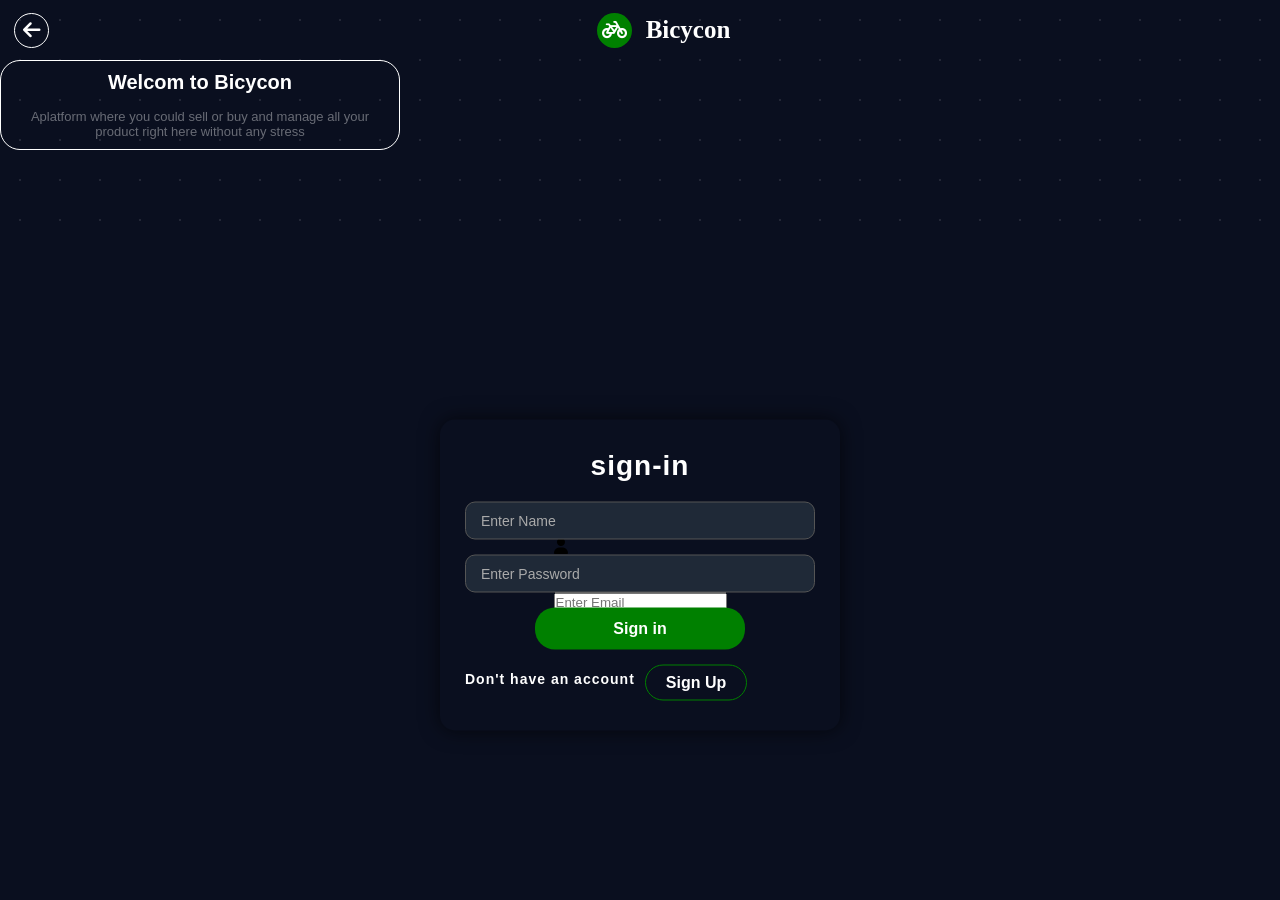
==== auth/auth.html @ 476b9fe8 "Initial Bicycon version" ====
<!DOCTYPE html>
<html lang="en">
<head>
    <meta charset="UTF-8">
    <meta name="viewport" content="width=device-width, initial-scale=1.0">
     <link rel="stylesheet" href="https://cdnjs.cloudflare.com/ajax/libs/font-awesome/6.5.1/css/all.min.css">
    <link rel="stylesheet" href="auth.css">
    <title>Document</title>
</head>
<body>
    <header>
        <div class="back-signature" id="back">
            <div class="user"><i class="fa-solid fa-arrow-left"></i></div>
        </div>
        <div class="page-signature">
            <div><i class="fa-solid fa-bicycle"></i></div>
            <p>Bicycon</p>
        </div>
    </header>
    <div class="top">
        <div id="card-1">
            <h4>Welcom to Bicycon</h4>
            <p>Aplatform where you could sell or buy and manage all your product right here without any stress</p>
        </div>
        <div id="card-2">
            <p>Buy</p>
           <div><i class="fa-solid fa-bag-shopping"></i></div>
           <span>Buy with some simple taps</span>
        </div>
        <div id="card-3">
            <p>OR</p>
        </div>
        <div id="card-4">
             <p>Sell</p>
            <div><i class="fa-solid fa-shopping-cart"></i></div>
            <span>Sell with some simple taps</span>
        </div>
        <div id="card-5">
            <p>Manage</p>
            <div><i class="fa-solid fa-gear"></i></div>
            <p>And Manage your products right here on bicycon without any stress</p>
        </div>
    </div>
    <main>
        <div class="sign-in">
            <p>sign-in</p>
            <form action="">
                <div><input type="text" name="" id="" placeholder="Enter Name"></div>
                <div><input type="password" name="" id="" placeholder="Enter Password"></div>
                <div><button>Sign in</button></div>
            </form>
            <div>
                <p>Don't have an account</p>
                <div><button>Sign Up</button></div>
            </div>
       </div>

       <div class="sign-up">
             <p>sign-Up</p>
            <form action="">
                <div><input type="text" name="" id="" placeholder="Enter new Name"></div>
                <div><input type="password" name="" id="" placeholder="Enter new Password"></div>
                <div><input type="text" name="" id="" placeholder="Confirm Password"></div>
                <div><button class="sign-Up">Sign Up</button></div>
            </form>
            <div>
                <p>Aready have an account</p>
                <div><button>Sign In</button></div>
            </div>
       </div>
       <div>
        <p>Complete Account</p>
        <div>
            <div class="profile">
                <div><i class="fa-solid fa-user"></i></div>
                <div><img src="" alt="profile-pic"></div>
            </div>
            <div><input type="tel" name="" id="" placeholder="Enter Phone Number"></div>
            <div><input type="email" name="" id="" placeholder="Enter Email"></div>
            <div><button>Next</button></div>
        </div>
       </div>
    </main>
 
    <script type="module" src="auth.js"></script>
</body>
</html>
---- auth/auth.css ----
*{
    margin:0;
    padding:0;
    box-sizing:border-box;
}

html, body {
    height: 100%;
    margin: 0;
    padding: 0;
}
/* ================= BODY LAYOUT ================= */
body {
    font-family: 'Segoe UI', Tahoma, Geneva, Verdana, sans-serif;
    min-height: 100vh;
    display: flex;
    flex-direction: column;
    background-color:#0a0f1f;
    background-image: radial-gradient(circle, rgba(255,255,255,0.1) 1px, transparent 1px);
    background-size: 40px 40px;
}

/*========= header ==========*/
header {
    flex-shrink: 0;
    height: 60px;
    display: flex;
    justify-content: space-between;
    align-items: center;
    padding: 0 10px;
    color: white;
}

  /* Page signature container */
.page-signature {
    display: flex;              /* enable flex layout */
    align-items: center;       /* vertically center icon and text */
    justify-content: center;    /* horizontally center the whole block (optional) */
    gap: 10px;
    margin: auto;                  /* space between icon and text */
}

/* Icon styling */
.page-signature div {
    display: flex;              /* make the inner div a flex container */
    align-items: center;        /* vertically center icon inside the div */
    justify-content: center;    /* horizontally center icon */
    width: 35px;
    height: 35px;
    background: green;
    border-radius: 50%;         /* perfectly circular */
    margin: 4px;
}

.page-signature div i {
    font-size: 20px;            /* icon size */
    color: white;
}

.page-signature p{
    font-weight: bolder;
    font-size: 25px;
    font-family:cursive;
}

/*account signature*/

.back-signature{
    display: flex;              /* make the inner div a flex container */
    align-items: center;        /* vertically center icon inside the div */
    justify-content: center;    /* horizontally center icon */
    width: 35px;
    height: 35px;
    border: 1px white solid;
    border-radius: 50%;         /* perfectly circular */
    margin: 4px;
}

.back-signature div i {
    font-size: 20px;            /* icon size */
    color: white;
}

/*Top Card*/

.top {
    flex-shrink: 0; /* fixed height, won't shrink */
    height: 190px;
    overflow: hidden;
    position: relative;
}
.top > div{
    position: absolute;
    width: 100%;
    opacity: 0;
}

/*Cards*/
#card-1{
    width: 400px;
    justify-self: center;
    justify-items: center;
    text-align: center;
    border: 1px white solid;
    padding: 10px;
    border-radius: 20px;
}

#card-1 h4{
    color: white;
    font-size: 20px;
}

#card-1 p{
    color: rgba(255, 255, 255, 0.384);
    font-size: 13px;
    margin-top: 15px;
}
#card-2, #card-4, #card-5 {
    display: flex;             /* make it a flex container */
    flex-direction: column;    /* stack children vertically */
    align-items: center;       /* horizontally center all children */
    justify-content: center;   /* vertically center if needed */
    justify-self: center; 
    width: 390px;
    border-radius: 20px;
    padding: 15px 10px;
    border: 1px white solid;
    text-align: center;        /* center text inside p/span */
}

#card-3{
    justify-items: center;
    width: 390px;
    justify-self: center;
    border-radius: 20px;
    align-items: center;
    padding: 15px 10px;
}


#card-2 div,
#card-4 div,
#card-5 div{
    display: flex;
    flex-direction: column;
    background: orangered;
    width: 60px;
    height: 60px;
    font-size: 25px;
    align-items: center;      /* horizontal center */
    justify-content: center;  /* vertical center */
    border-radius: 50%;
    color: white;
}

#card-2 p,
#card-3 p,
#card-4 p{
    color: white;
    margin: 5px 15px;
    font-size: 25px;
    width: 300px;
    text-align: center;
    
}

#card-2 span,
#card-4 span,
#card-5 span {
    display: block;           /* ensure it’s treated like a block */
    margin-top: 8px;          /* small spacing under icon */
    text-align: center;  
    color: white;     /* center the text */
}

#card-5 p{
    color: white;
    margin-top: 12px;
    font-size: 16px;
    width: 300px;
    text-align: center;
}


.show {
    opacity: 1;
    animation: fadeIn 0.8s ease forwards; /* forwards keeps final state */
}

.out {
    opacity: 0;
    animation: fadeOut 0.8s ease forwards;
}

@keyframes fadeIn {
    from {
        opacity: 0;
        transform: translateY(10px);
    }
    to {
        opacity: 1;
        transform: translateY(0);
    }
}

@keyframes fadeOut {
    from {
        opacity: 1;
        transform: translateY(0);
    }
    to {
        opacity: 0;
        transform: translateY(10px);
    }
}

/*Main*/
/* Main container: center content */
main {
    flex: 1; /* fill remaining space after header + top */
    display: flex;
    justify-content: center; /* center horizontally */
    align-items: center;     /* center vertically */
    padding: 0 10px;
    position: relative;
    background-color: #0a0f1f;
    overflow-y: hidden;
}
/* Common card styling for sign-in and sign-up */
.sign-in,
.sign-up {
    position: absolute;      /* stack them in the same place */
    top: 50%;
    left: 50%;
    transform: translate(-50%, -50%); /* perfect center */     
    padding: 30px 25px;
    border-radius: 15px;
    box-shadow: 0 0 20px rgba(0, 0, 0, 0.63);
    width: 100%;
    max-width: 400px;
    color: white;
    text-align: center;
    transition: opacity 0.5s ease, transform 0.5s ease; /* smooth show/hide */
}

/* Hidden by default for sign-up */
.sign-up {
    display: none;
    opacity: 0;
}

/* Show class to toggle */
.show-card {
    display: block;
    opacity: 1;
}

/* Sign-in / Sign-up inner styles */
.sign-in p:first-child,
.sign-up p:first-child {
    font-size: 28px;
    font-weight: bold;
    margin-bottom: 20px;
    letter-spacing: 1px;
}

.sign-in form div,
.sign-up form div {
    margin-bottom: 15px;
}

.sign-in input,
.sign-up input {
    width: 100%;
    padding: 10px 15px;
    border-radius: 10px;
    border: 1px solid #555;
    outline: none;
    background: #1f2937;
    color: white;
    font-size: 14px;
}

.sign-in input::placeholder,
.sign-up input::placeholder {
    color: #aaa;
}

.sign-in button,
.sign-up button {
    width: 60%;
    padding: 12px 0;
    border-radius: 20px;
    border: none;
    background: green;
    color: white;
    font-size: 16px;
    font-weight: bold;
    cursor: pointer;
    transition: 0.3s ease;
}



/* "Don't have an account / Already have an account" section */
.sign-in > div:last-child,
.sign-up > div:last-child {
    margin-top: 15px;
    display: flex;
    align-items: center;
}

.sign-in > div:last-child p,
.sign-up > div:last-child p {
    font-size: 14px;
    margin-bottom: 8px;
    margin-right: 10px;
}

.sign-in > div:last-child button,
.sign-up > div:last-child button {
    width: auto;
    padding: 8px 20px;
    border-radius: 20px;
    background: transparent;
    border: 1px solid green;
    color: white;
   
}

.sign-in > div:last-child button:hover,
.sign-up > div:last-child button:hover {
   box-shadow: 0 0 10px green;
}

/* ---------- MOBILE RESPONSIVE ---------- */
@media (max-width:770px){

    #card-1,#card-2,#card-3,#card-4,#card-5{
    width: 350px;
    }


.sign-in,
    .sign-up {
        padding: 20px;
        width: 90%;
    }
    .sign-in p:first-child,
    .sign-up p:first-child {
        font-size: 24px;
    }

}
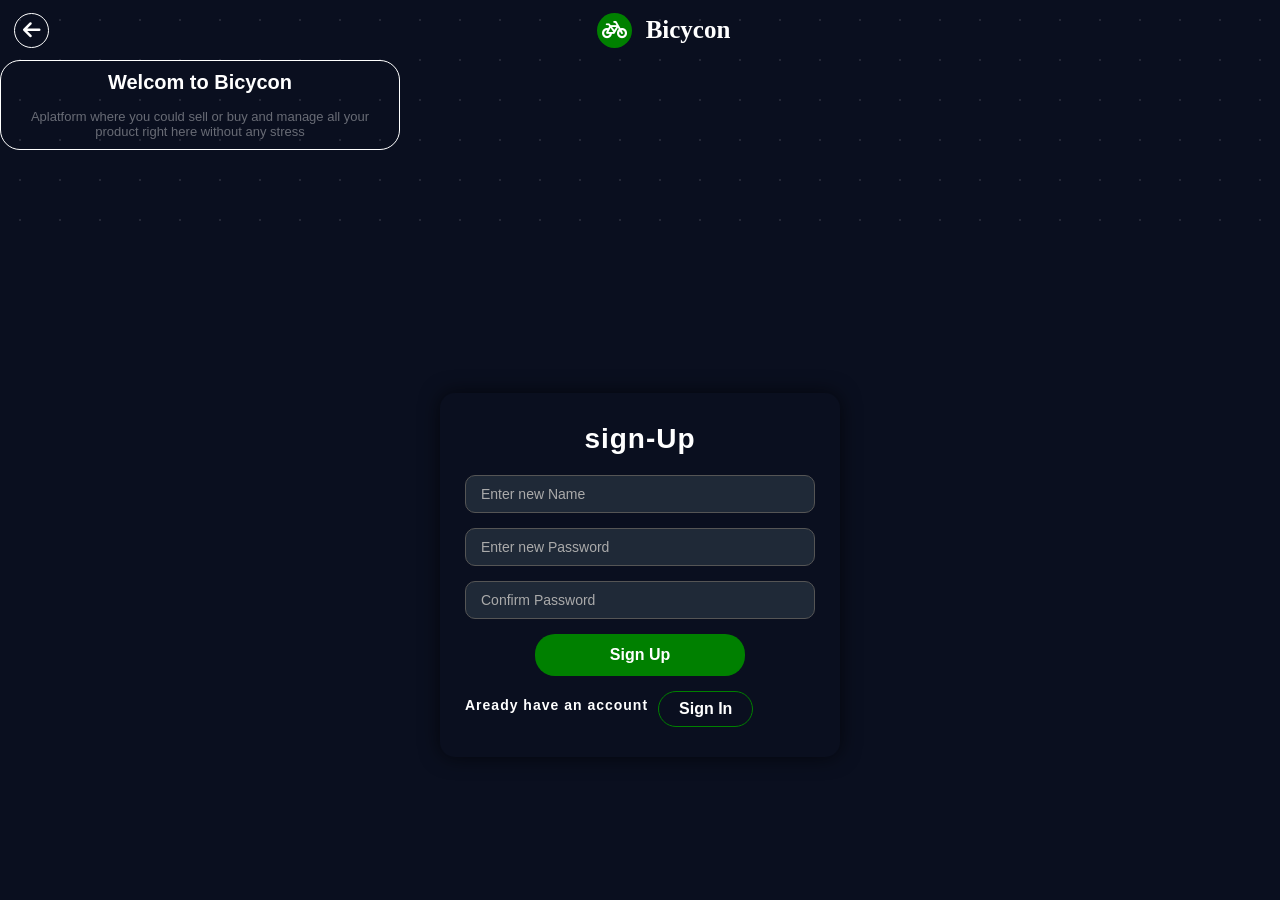
==== commit e2923242: "1st time update" ====
--- a/auth/auth.html
+++ b/auth/auth.html
@@ -4,6 +4,7 @@
     <meta charset="UTF-8">
     <meta name="viewport" content="width=device-width, initial-scale=1.0">
      <link rel="stylesheet" href="https://cdnjs.cloudflare.com/ajax/libs/font-awesome/6.5.1/css/all.min.css">
+     <link rel="stylesheet" href="https://cdn.jsdelivr.net/npm/intl-tel-input@19.5.5/build/css/intlTelInput.css">
     <link rel="stylesheet" href="auth.css">
     <title>Document</title>
 </head>
@@ -45,9 +46,9 @@
         <div class="sign-in">
             <p>sign-in</p>
             <form action="">
-                <div><input type="text" name="" id="" placeholder="Enter Name"></div>
-                <div><input type="password" name="" id="" placeholder="Enter Password"></div>
-                <div><button>Sign in</button></div>
+                <div><input type="text" name="" id="sign-in-id" placeholder="Enter Id" required></div>
+                <div><input type="password" name="" id="sign-in-password" placeholder="Enter Password" required></div>
+                <div><button class="sign-In">Sign in</button></div>
             </form>
             <div>
                 <p>Don't have an account</p>
@@ -58,9 +59,9 @@
        <div class="sign-up">
              <p>sign-Up</p>
             <form action="">
-                <div><input type="text" name="" id="" placeholder="Enter new Name"></div>
-                <div><input type="password" name="" id="" placeholder="Enter new Password"></div>
-                <div><input type="text" name="" id="" placeholder="Confirm Password"></div>
+                <div><input type="text" name="" id="sign-up-name" placeholder="Enter new Name" required></div>
+                <div><input type="text" name="" id="sign-up-password" placeholder="Enter new Password" required></div>
+                <div><input type="text" name="" id="sign-up-confirm-password" placeholder="Confirm Password" required></div>
                 <div><button class="sign-Up">Sign Up</button></div>
             </form>
             <div>
@@ -68,20 +69,24 @@
                 <div><button>Sign In</button></div>
             </div>
        </div>
-       <div>
-        <p>Complete Account</p>
-        <div>
+       <div class="Complete-account">
+            <p>Complete Account</p>
             <div class="profile">
-                <div><i class="fa-solid fa-user"></i></div>
-                <div><img src="" alt="profile-pic"></div>
+                <div class="cancel-profile"><i class="fa-solid fa-x"></i></div>
+                <div class="user-2"><i class="fa-solid fa-camera"></i></div>
+                <img id="profileImg" src="" alt="profile-pic">
+                <div class="pen-icon"><i class="fa-solid fa-pen"></i></div>
+                <input type="file" id="fileInput" accept="image/*">
             </div>
-            <div><input type="tel" name="" id="" placeholder="Enter Phone Number"></div>
-            <div><input type="email" name="" id="" placeholder="Enter Email"></div>
-            <div><button>Next</button></div>
-        </div>
+            <form>
+                <input id="phone" type="tel" placeholder="Enter Phone Number">
+                <input type="email" id="e-mail" placeholder="Enter Email">
+                <button class="next">Next</button>
+            </form>
        </div>
     </main>
- 
+
+    <script src="https://cdn.jsdelivr.net/npm/intl-tel-input@19.5.5/build/js/intlTelInput.min.js"></script>
     <script type="module" src="auth.js"></script>
 </body>
 </html>
--- a/auth/auth.css
+++ b/auth/auth.css
@@ -12,7 +12,7 @@
 /* ================= BODY LAYOUT ================= */
 body {
     font-family: 'Segoe UI', Tahoma, Geneva, Verdana, sans-serif;
-    min-height: 100vh;
+    height: 100vh;
     display: flex;
     flex-direction: column;
     background-color:#0a0f1f;
@@ -144,7 +144,7 @@
 #card-5 div{
     display: flex;
     flex-direction: column;
-    background: orangered;
+   background: #1f2937;
     width: 60px;
     height: 60px;
     font-size: 25px;
@@ -181,7 +181,6 @@
     width: 300px;
     text-align: center;
 }
-
 
 .show {
     opacity: 1;
@@ -245,9 +244,8 @@
 }
 
 /* Hidden by default for sign-up */
-.sign-up {
+.sign-in,.sign-up, .Complete-account{
     display: none;
-    opacity: 0;
 }
 
 /* Show class to toggle */
@@ -334,6 +332,162 @@
    box-shadow: 0 0 10px green;
 }
 
+.password-mis-match{
+    border: 1px red solid;
+    box-shadow: 0 0 5px red;
+}
+
+.password-match{
+    border: 1px green solid;
+    box-shadow: 0 0 5px green;
+}
+
+
+/* ================= COMPLETE ACCOUNT ================= */
+.Complete-account{
+    padding: 30px 25px;
+    border-radius: 15px;
+     box-shadow: 0 0 20px rgba(0, 0, 0, 0.63);
+    width: 100%;
+    max-width: 400px;
+    color: white;
+    text-align: center;
+}
+
+.Complete-account p:first-child{
+    font-size: 28px;
+    font-weight: bold;
+    margin-bottom: 20px;
+}
+
+/* Profile area */
+.profile{
+    position: relative;       /* container for absolute icons */
+    width: 110px;
+    height: 110px;
+    margin: 15px auto;             /* center profile in parent */
+    display: block;
+}
+
+.profile:nth-child(2){
+    border: none;
+}
+
+/* User icon */
+.user-2{
+    display: none;
+    border: none;
+    width: 110px;
+    height: 110px;
+    background: black;
+    color: white;
+    border-radius: 50%;
+    display: flex;
+    align-items: center;
+    justify-content: center;
+    font-size: 40px;
+    z-index: 1;
+    position: relative;
+}
+
+/* Profile image */
+#profileImg {
+    width: 110px;
+    height: 110px;
+    border-radius: 50%;
+    object-fit: cover;
+    display: none;           /* hidden initially */
+    position: absolute;
+    top: 0;
+    left: 0;
+    z-index: 2;              /* above .fa-user */
+}
+
+/* Pen icon (bottom-right) */
+.pen-icon {
+    position: absolute;
+    bottom: 0;
+    right: 0;
+    width: 30px;
+    height: 30px;
+    border-radius: 50%;
+    background: green;
+    display: flex;
+    align-items: center;
+    justify-content: center;
+    cursor: pointer;
+    z-index: 3;
+}
+
+/* Cancel icon (bottom-left) */
+.cancel-profile {
+    position: absolute;
+    bottom: 0;
+    left: 0;
+    width: 30px;
+    height: 30px;
+    border-radius: 50%;
+    background: red;
+    display: none;           /* hidden initially */
+    align-items: center;
+    justify-content: center;
+    cursor: pointer;
+    z-index: 4;
+}
+
+#fileInput {
+    position: absolute; /* remove from normal flow */
+    width: 0;
+    height: 0;
+    padding: 0;
+    margin: 0;
+    overflow: hidden;
+    border: none;
+}
+
+/* Inputs */
+.Complete-account input{
+    width: 100%;
+    padding: 12px 15px;
+    border-radius: 10px;
+    border: 1px solid #555;
+    background: #1f2937;
+    color: white;
+    font-size: 14px;
+    margin-bottom: 15px;
+    margin: 5px 0;
+}
+
+/* Next button */
+.Complete-account button{
+    width: auto;
+    padding: 8px 20px;
+    border-radius: 20px;
+    border: none;
+    background: transparent;
+    color: white;
+    font-size: 16px;
+    font-weight: bold;
+    cursor: pointer;
+    transition: 0.3s ease;
+    border: 1px solid green;
+    margin-top: 15px;
+}
+
+
+.Complete-account button:hover{
+     box-shadow: 0 0 10px green;  
+}
+
+/* Phone input adjustments */
+.iti{
+    width: 100%;
+}
+.iti__selected-flag{
+    max-width: 70px;
+}
+
+
 /* ---------- MOBILE RESPONSIVE ---------- */
 @media (max-width:770px){
 
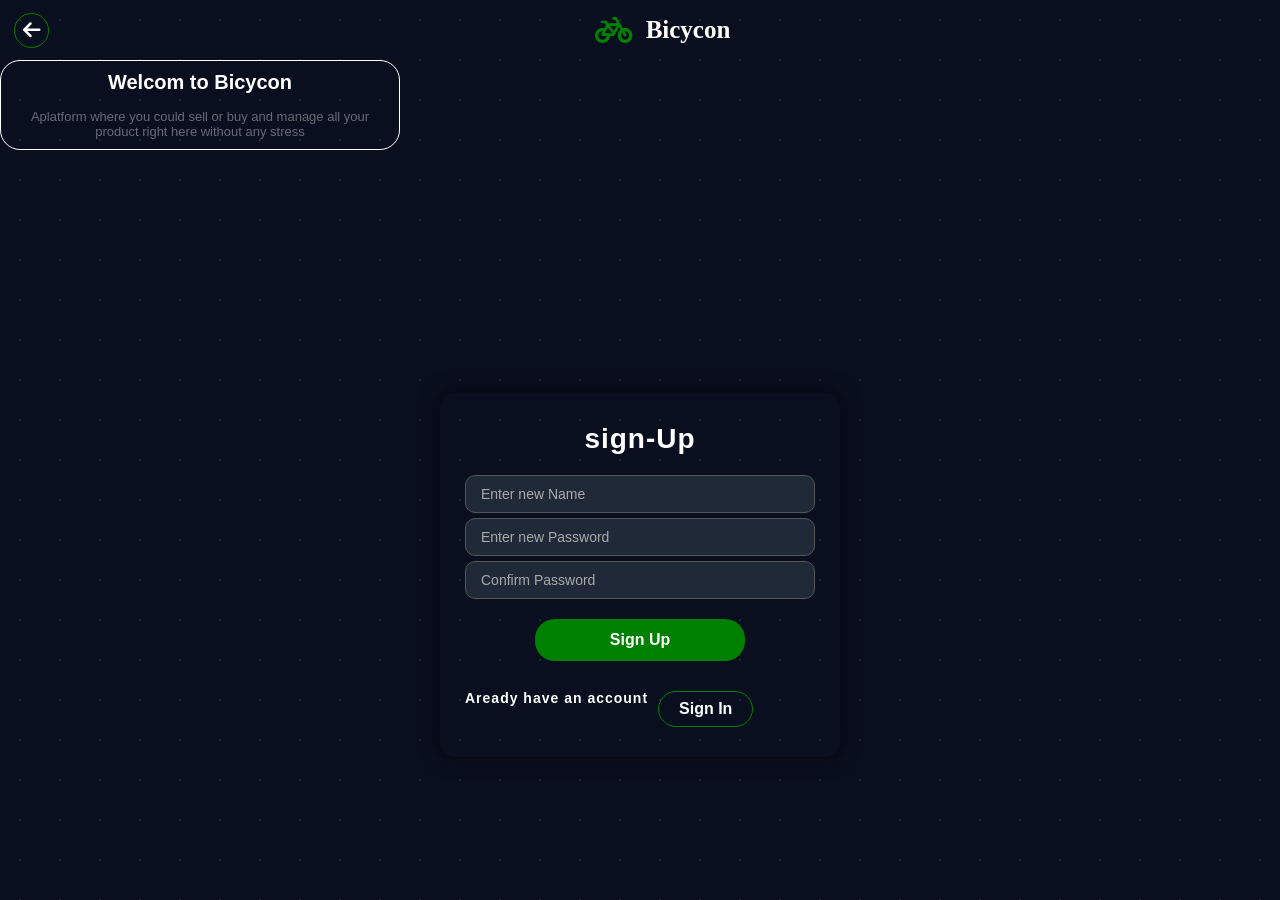
==== commit db36a9d4: "My second commit" ====
--- a/auth/auth.html
+++ b/auth/auth.html
@@ -60,9 +60,10 @@
              <p>sign-Up</p>
             <form action="">
                 <div><input type="text" name="" id="sign-up-name" placeholder="Enter new Name" required></div>
-                <div><input type="text" name="" id="sign-up-password" placeholder="Enter new Password" required></div>
+                <div><input type="password" name="" id="sign-up-password" placeholder="Enter new Password" required></div>
                 <div><input type="text" name="" id="sign-up-confirm-password" placeholder="Confirm Password" required></div>
                 <div><button class="sign-Up">Sign Up</button></div>
+               
             </form>
             <div>
                 <p>Aready have an account</p>
@@ -73,7 +74,7 @@
             <p>Complete Account</p>
             <div class="profile">
                 <div class="cancel-profile"><i class="fa-solid fa-x"></i></div>
-                <div class="user-2"><i class="fa-solid fa-camera"></i></div>
+                <div class="user-2"><i class="fa-solid fa-user"></i></div>
                 <img id="profileImg" src="" alt="profile-pic">
                 <div class="pen-icon"><i class="fa-solid fa-pen"></i></div>
                 <input type="file" id="fileInput" accept="image/*">
--- a/auth/auth.css
+++ b/auth/auth.css
@@ -37,7 +37,7 @@
     align-items: center;       /* vertically center icon and text */
     justify-content: center;    /* horizontally center the whole block (optional) */
     gap: 10px;
-    margin: auto;                  /* space between icon and text */
+    margin: auto;               /* space between icon and text */
 }
 
 /* Icon styling */
@@ -47,14 +47,13 @@
     justify-content: center;    /* horizontally center icon */
     width: 35px;
     height: 35px;
-    background: green;
     border-radius: 50%;         /* perfectly circular */
     margin: 4px;
 }
 
 .page-signature div i {
-    font-size: 20px;            /* icon size */
-    color: white;
+    font-size: 30px;            /* icon size */
+    color: green;
 }
 
 .page-signature p{
@@ -71,9 +70,14 @@
     justify-content: center;    /* horizontally center icon */
     width: 35px;
     height: 35px;
-    border: 1px white solid;
     border-radius: 50%;         /* perfectly circular */
     margin: 4px;
+    border: 1px green solid;
+    transition: 0.3s ease;
+}
+
+.back-signature:hover{
+    box-shadow: 0 0 10px green;
 }
 
 .back-signature div i {
@@ -144,7 +148,7 @@
 #card-5 div{
     display: flex;
     flex-direction: column;
-   background: #1f2937;
+    background: #1f2937;
     width: 60px;
     height: 60px;
     font-size: 25px;
@@ -223,7 +227,7 @@
     align-items: center;     /* center vertically */
     padding: 0 10px;
     position: relative;
-    background-color: #0a0f1f;
+    background-color: transparent;
     overflow-y: hidden;
 }
 /* Common card styling for sign-in and sign-up */
@@ -265,7 +269,7 @@
 
 .sign-in form div,
 .sign-up form div {
-    margin-bottom: 15px;
+    margin-bottom: 5px;
 }
 
 .sign-in input,
@@ -297,6 +301,7 @@
     font-weight: bold;
     cursor: pointer;
     transition: 0.3s ease;
+    margin-top: 15px;
 }
 
 
@@ -365,7 +370,7 @@
     position: relative;       /* container for absolute icons */
     width: 110px;
     height: 110px;
-    margin: 15px auto;             /* center profile in parent */
+    margin: 20px auto;             /* center profile in parent */
     display: block;
 }
 
@@ -379,13 +384,13 @@
     border: none;
     width: 110px;
     height: 110px;
-    background: black;
+    background: #1f2937;
     color: white;
     border-radius: 50%;
     display: flex;
     align-items: center;
     justify-content: center;
-    font-size: 40px;
+    font-size: 60px;
     z-index: 1;
     position: relative;
 }
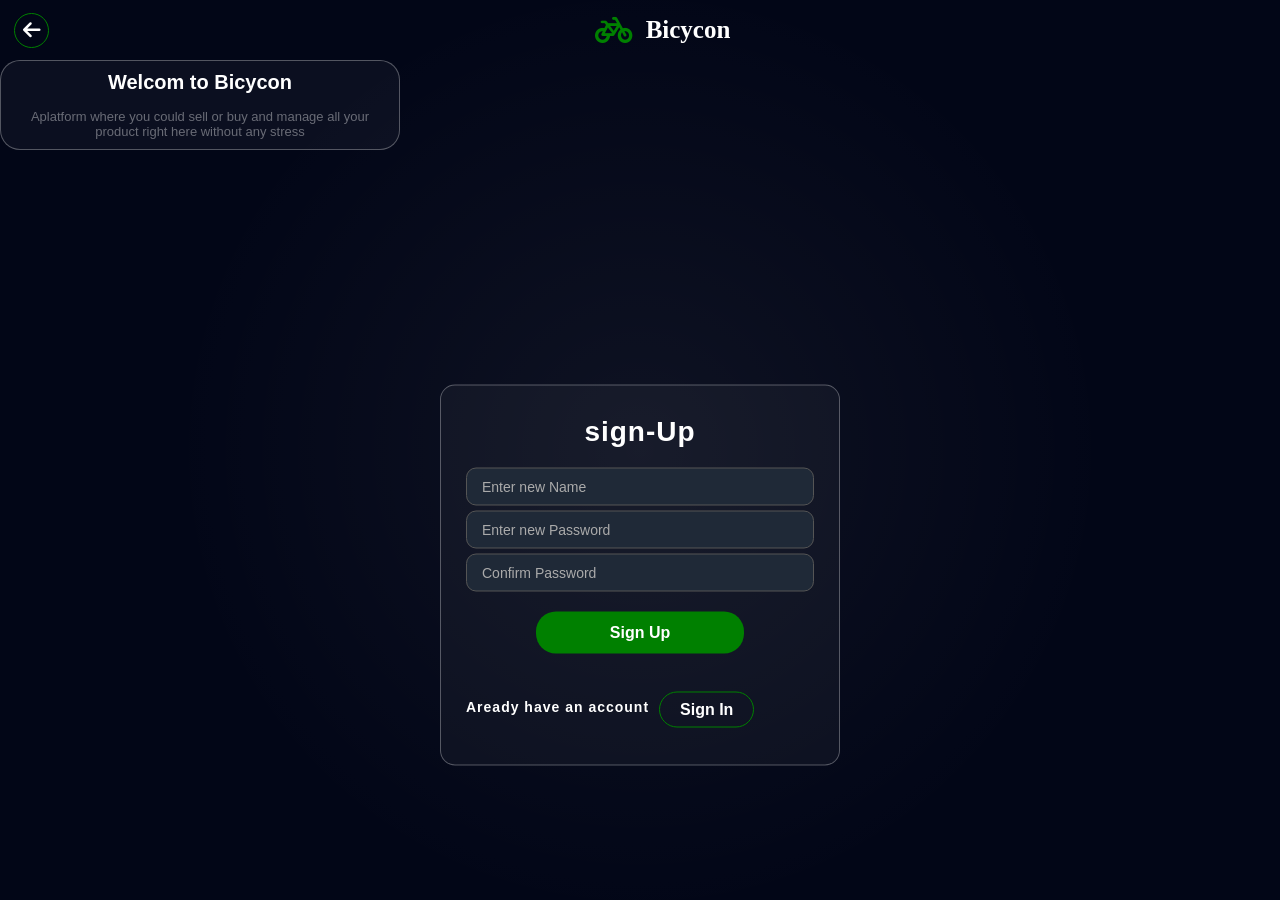
==== commit 871e3e20: "reconnect repo" ====
--- a/auth/auth.html
+++ b/auth/auth.html
@@ -6,9 +6,12 @@
      <link rel="stylesheet" href="https://cdnjs.cloudflare.com/ajax/libs/font-awesome/6.5.1/css/all.min.css">
      <link rel="stylesheet" href="https://cdn.jsdelivr.net/npm/intl-tel-input@19.5.5/build/css/intlTelInput.css">
     <link rel="stylesheet" href="auth.css">
-    <title>Document</title>
+    <title>My Accound</title>
 </head>
 <body>
+      <div id="loading-overlay" class="hidden">
+        <div class="loader-circle"></div>
+    </div>
     <header>
         <div class="back-signature" id="back">
             <div class="user"><i class="fa-solid fa-arrow-left"></i></div>
--- a/auth/auth.css
+++ b/auth/auth.css
@@ -12,13 +12,68 @@
 /* ================= BODY LAYOUT ================= */
 body {
     font-family: 'Segoe UI', Tahoma, Geneva, Verdana, sans-serif;
-    height: 100vh;
     display: flex;
     flex-direction: column;
-    background-color:#0a0f1f;
-    background-image: radial-gradient(circle, rgba(255,255,255,0.1) 1px, transparent 1px);
-    background-size: 40px 40px;
-}
+
+    min-height: 100vh;
+background:
+        radial-gradient(circle at center, rgba(255,255,255,0.05), transparent 60%),
+        #020617;
+
+    background-attachment: fixed;
+    background-repeat: no-repeat;
+}
+
+
+
+/*========= loading Overlay ========*/
+#loading-overlay {
+    position: fixed;
+    top: 0;
+    left: 0;
+    width: 100%;
+    height: 100%;
+
+    background: rgba(0, 0, 0, 0.356); /* translucent dark */
+    
+    display: none;
+    justify-content: center;
+    align-items: center;
+
+    z-index: 9999; /* stays on top of everything */
+}
+
+/* Hide class */
+.hidden {
+    display: none;
+}
+
+/* White pulsing circle */
+.loader-circle {
+    width: 50px;
+    height: 50px;
+    background: white;
+    border-radius: 50%;
+
+    animation: pulse 1s ease-in-out infinite;
+}
+
+/* Animation */
+@keyframes pulse {
+    0% {
+        transform: scale(1);
+        opacity: 1;
+    }
+    50% {
+        transform: scale(1.5);
+        opacity: 0.6;
+    }
+    100% {
+        transform: scale(1);
+        opacity: 1;
+    }
+}
+
 
 /*========= header ==========*/
 header {
@@ -105,9 +160,10 @@
     justify-self: center;
     justify-items: center;
     text-align: center;
-    border: 1px white solid;
+    border: 1px rgba(255, 255, 255, 0.295) solid;
     padding: 10px;
     border-radius: 20px;
+    background: rgba(255, 255, 255, 0.041);
 }
 
 #card-1 h4{
@@ -129,8 +185,9 @@
     width: 390px;
     border-radius: 20px;
     padding: 15px 10px;
-    border: 1px white solid;
+    border: 1px rgba(255, 255, 255, 0.295) solid;
     text-align: center;        /* center text inside p/span */
+    background: rgba(255, 255, 255, 0.041);
 }
 
 #card-3{
@@ -140,6 +197,8 @@
     border-radius: 20px;
     align-items: center;
     padding: 15px 10px;
+    margin:auto;
+   
 }
 
 
@@ -156,6 +215,7 @@
     justify-content: center;  /* vertical center */
     border-radius: 50%;
     color: white;
+    
 }
 
 #card-2 p,
@@ -239,12 +299,13 @@
     transform: translate(-50%, -50%); /* perfect center */     
     padding: 30px 25px;
     border-radius: 15px;
-    box-shadow: 0 0 20px rgba(0, 0, 0, 0.63);
+    border: 1px rgba(255, 255, 255, 0.295) solid;
     width: 100%;
     max-width: 400px;
     color: white;
     text-align: center;
     transition: opacity 0.5s ease, transform 0.5s ease; /* smooth show/hide */
+    background: rgba(255, 255, 255, 0.041);
 }
 
 /* Hidden by default for sign-up */
@@ -253,9 +314,12 @@
 }
 
 /* Show class to toggle */
+.hidden {
+    display: none;
+}
+
 .show-card {
-    display: block;
-    opacity: 1;
+    display: block; /* or flex */
 }
 
 /* Sign-in / Sign-up inner styles */
@@ -270,6 +334,7 @@
 .sign-in form div,
 .sign-up form div {
     margin-bottom: 5px;
+    align-content: center;
 }
 
 .sign-in input,
@@ -317,7 +382,7 @@
 .sign-in > div:last-child p,
 .sign-up > div:last-child p {
     font-size: 14px;
-    margin-bottom: 8px;
+    margin-top: 30px;
     margin-right: 10px;
 }
 
@@ -511,4 +576,4 @@
         font-size: 24px;
     }
 
-}+}
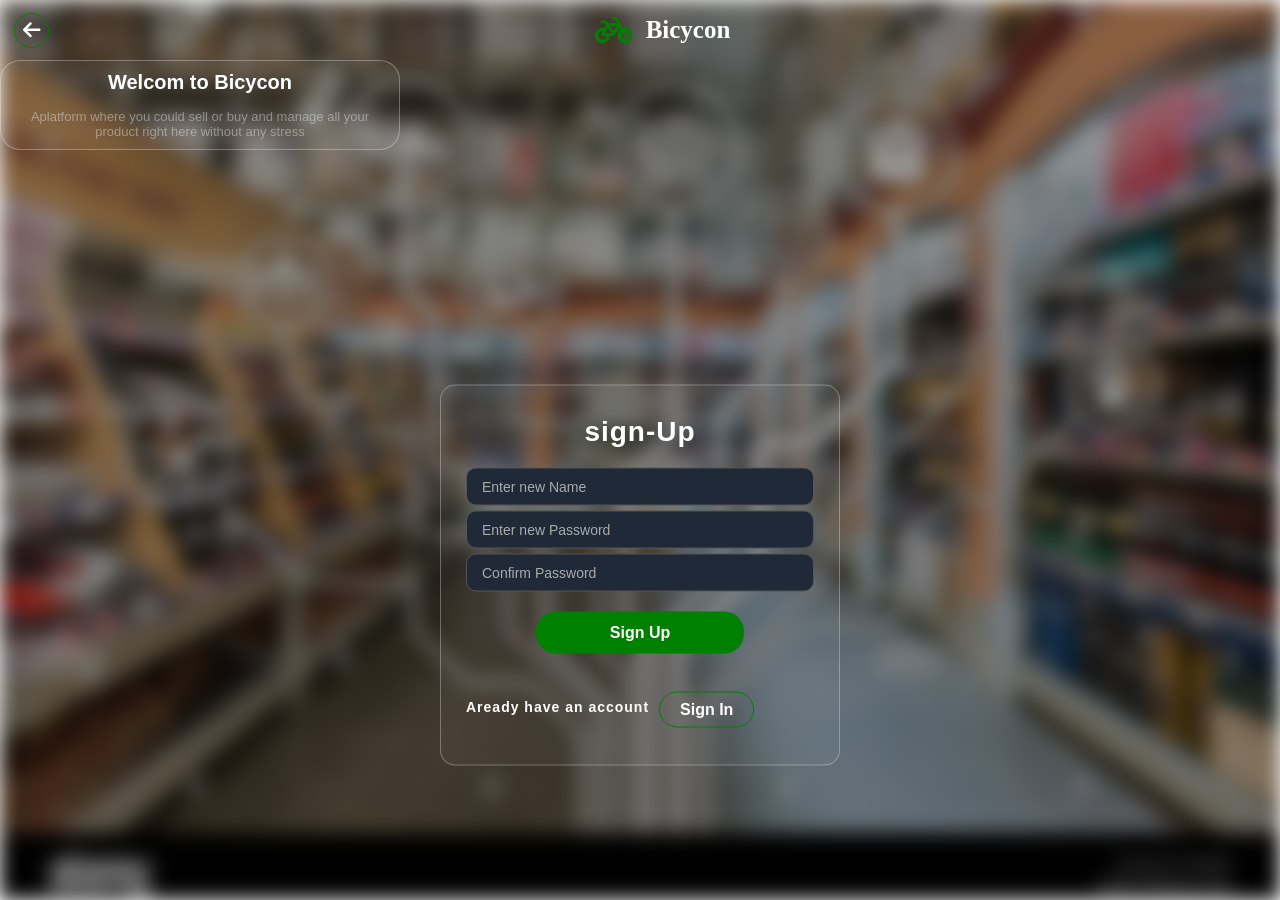
==== commit 4aa719e3: "update" ====
--- a/auth/auth.html
+++ b/auth/auth.html
@@ -1,15 +1,18 @@
 <!DOCTYPE html>
 <html lang="en">
+
 <head>
     <meta charset="UTF-8">
     <meta name="viewport" content="width=device-width, initial-scale=1.0">
-     <link rel="stylesheet" href="https://cdnjs.cloudflare.com/ajax/libs/font-awesome/6.5.1/css/all.min.css">
-     <link rel="stylesheet" href="https://cdn.jsdelivr.net/npm/intl-tel-input@19.5.5/build/css/intlTelInput.css">
+    <link rel="stylesheet" href="https://cdnjs.cloudflare.com/ajax/libs/font-awesome/6.5.1/css/all.min.css">
+    <link rel="stylesheet" href="https://cdn.jsdelivr.net/npm/intl-tel-input@19.5.5/build/css/intlTelInput.css">
     <link rel="stylesheet" href="auth.css">
     <title>My Accound</title>
 </head>
+
 <body>
-      <div id="loading-overlay" class="hidden">
+    <div class="bg"></div>
+    <div id="loading-overlay" class="hidden">
         <div class="loader-circle"></div>
     </div>
     <header>
@@ -28,14 +31,14 @@
         </div>
         <div id="card-2">
             <p>Buy</p>
-           <div><i class="fa-solid fa-bag-shopping"></i></div>
-           <span>Buy with some simple taps</span>
+            <div><i class="fa-solid fa-bag-shopping"></i></div>
+            <span>Buy with some simple taps</span>
         </div>
         <div id="card-3">
             <p>OR</p>
         </div>
         <div id="card-4">
-             <p>Sell</p>
+            <p>Sell</p>
             <div><i class="fa-solid fa-shopping-cart"></i></div>
             <span>Sell with some simple taps</span>
         </div>
@@ -57,23 +60,25 @@
                 <p>Don't have an account</p>
                 <div><button>Sign Up</button></div>
             </div>
-       </div>
+        </div>
 
-       <div class="sign-up">
-             <p>sign-Up</p>
+        <div class="sign-up">
+            <p>sign-Up</p>
             <form action="">
                 <div><input type="text" name="" id="sign-up-name" placeholder="Enter new Name" required></div>
-                <div><input type="password" name="" id="sign-up-password" placeholder="Enter new Password" required></div>
-                <div><input type="text" name="" id="sign-up-confirm-password" placeholder="Confirm Password" required></div>
+                <div><input type="password" name="" id="sign-up-password" placeholder="Enter new Password" required>
+                </div>
+                <div><input type="text" name="" id="sign-up-confirm-password" placeholder="Confirm Password" required>
+                </div>
                 <div><button class="sign-Up">Sign Up</button></div>
-               
+
             </form>
             <div>
                 <p>Aready have an account</p>
                 <div><button>Sign In</button></div>
             </div>
-       </div>
-       <div class="Complete-account">
+        </div>
+        <div class="Complete-account">
             <p>Complete Account</p>
             <div class="profile">
                 <div class="cancel-profile"><i class="fa-solid fa-x"></i></div>
@@ -87,10 +92,11 @@
                 <input type="email" id="e-mail" placeholder="Enter Email">
                 <button class="next">Next</button>
             </form>
-       </div>
+        </div>
     </main>
 
     <script src="https://cdn.jsdelivr.net/npm/intl-tel-input@19.5.5/build/js/intlTelInput.min.js"></script>
     <script type="module" src="auth.js"></script>
 </body>
-</html>
+
+</html>
--- a/auth/auth.css
+++ b/auth/auth.css
@@ -1,14 +1,16 @@
-*{
-    margin:0;
-    padding:0;
-    box-sizing:border-box;
-}
-
-html, body {
+* {
+    margin: 0;
+    padding: 0;
+    box-sizing: border-box;
+}
+
+html,
+body {
     height: 100%;
     margin: 0;
     padding: 0;
 }
+
 /* ================= BODY LAYOUT ================= */
 body {
     font-family: 'Segoe UI', Tahoma, Geneva, Verdana, sans-serif;
@@ -16,31 +18,58 @@
     flex-direction: column;
 
     min-height: 100vh;
-background:
-        radial-gradient(circle at center, rgba(255,255,255,0.05), transparent 60%),
-        #020617;
 
     background-attachment: fixed;
     background-repeat: no-repeat;
 }
 
 
-
-/*========= loading Overlay ========*/
-#loading-overlay {
+.bg {
     position: fixed;
     top: 0;
     left: 0;
     width: 100%;
     height: 100%;
 
-    background: rgba(0, 0, 0, 0.356); /* translucent dark */
-    
+    background: url("/image/background.jpg") no-repeat center center/cover;
+
+    filter: blur(10px);
+    z-index: -1;
+}
+
+/* 🔥 Overlay */
+.bg::after {
+    content: "";
+    position: absolute;
+    top: 0;
+    left: 0;
+    width: 100%;
+    height: 100%;
+
+    background: rgba(0, 0, 0, 0.4); /* adjust transparency */
+}
+
+
+/*========= loading Overlay ========*/
+#loading-overlay {
+
+    position: fixed;
+    top: 0;
+    left: 0;
+    width: 100%;
+    height: 100%;
+
+    background: rgba(0, 0, 0, 0.356);
+
+    backdrop-filter: blur(5px);
+    -webkit-backdrop-filter: blur(5px);
+    /* for Safari */
+
     display: none;
     justify-content: center;
     align-items: center;
 
-    z-index: 9999; /* stays on top of everything */
+    z-index: 9999;
 }
 
 /* Hide class */
@@ -64,10 +93,12 @@
         transform: scale(1);
         opacity: 1;
     }
+
     50% {
         transform: scale(1.5);
         opacity: 0.6;
     }
+
     100% {
         transform: scale(1);
         opacity: 1;
@@ -86,76 +117,92 @@
     color: white;
 }
 
-  /* Page signature container */
+/* Page signature container */
 .page-signature {
-    display: flex;              /* enable flex layout */
-    align-items: center;       /* vertically center icon and text */
-    justify-content: center;    /* horizontally center the whole block (optional) */
+    display: flex;
+    /* enable flex layout */
+    align-items: center;
+    /* vertically center icon and text */
+    justify-content: center;
+    /* horizontally center the whole block (optional) */
     gap: 10px;
-    margin: auto;               /* space between icon and text */
+    margin: auto;
+    /* space between icon and text */
 }
 
 /* Icon styling */
 .page-signature div {
-    display: flex;              /* make the inner div a flex container */
-    align-items: center;        /* vertically center icon inside the div */
-    justify-content: center;    /* horizontally center icon */
+    display: flex;
+    /* make the inner div a flex container */
+    align-items: center;
+    /* vertically center icon inside the div */
+    justify-content: center;
+    /* horizontally center icon */
     width: 35px;
     height: 35px;
-    border-radius: 50%;         /* perfectly circular */
+    border-radius: 50%;
+    /* perfectly circular */
     margin: 4px;
 }
 
 .page-signature div i {
-    font-size: 30px;            /* icon size */
+    font-size: 30px;
+    /* icon size */
     color: green;
 }
 
-.page-signature p{
+.page-signature p {
     font-weight: bolder;
     font-size: 25px;
-    font-family:cursive;
+    font-family: cursive;
 }
 
 /*account signature*/
 
-.back-signature{
-    display: flex;              /* make the inner div a flex container */
-    align-items: center;        /* vertically center icon inside the div */
-    justify-content: center;    /* horizontally center icon */
+.back-signature {
+    display: flex;
+    /* make the inner div a flex container */
+    align-items: center;
+    /* vertically center icon inside the div */
+    justify-content: center;
+    /* horizontally center icon */
     width: 35px;
     height: 35px;
-    border-radius: 50%;         /* perfectly circular */
+    border-radius: 50%;
+    /* perfectly circular */
     margin: 4px;
     border: 1px green solid;
     transition: 0.3s ease;
 }
 
-.back-signature:hover{
+.back-signature:hover {
     box-shadow: 0 0 10px green;
 }
 
 .back-signature div i {
-    font-size: 20px;            /* icon size */
+    font-size: 20px;
+    /* icon size */
     color: white;
 }
 
 /*Top Card*/
 
 .top {
-    flex-shrink: 0; /* fixed height, won't shrink */
+    flex-shrink: 0;
+    /* fixed height, won't shrink */
     height: 190px;
     overflow: hidden;
     position: relative;
 }
-.top > div{
+
+.top>div {
     position: absolute;
     width: 100%;
     opacity: 0;
 }
 
 /*Cards*/
-#card-1{
+#card-1 {
     width: 400px;
     justify-self: center;
     justify-items: center;
@@ -166,79 +213,92 @@
     background: rgba(255, 255, 255, 0.041);
 }
 
-#card-1 h4{
+#card-1 h4 {
     color: white;
     font-size: 20px;
 }
 
-#card-1 p{
+#card-1 p {
     color: rgba(255, 255, 255, 0.384);
     font-size: 13px;
     margin-top: 15px;
 }
-#card-2, #card-4, #card-5 {
-    display: flex;             /* make it a flex container */
-    flex-direction: column;    /* stack children vertically */
-    align-items: center;       /* horizontally center all children */
-    justify-content: center;   /* vertically center if needed */
-    justify-self: center; 
+
+#card-2,
+#card-4,
+#card-5 {
+    display: flex;
+    /* make it a flex container */
+    flex-direction: column;
+    /* stack children vertically */
+    align-items: center;
+    /* horizontally center all children */
+    justify-content: center;
+    /* vertically center if needed */
+    justify-self: center;
     width: 390px;
     border-radius: 20px;
     padding: 15px 10px;
     border: 1px rgba(255, 255, 255, 0.295) solid;
-    text-align: center;        /* center text inside p/span */
+    text-align: center;
+    /* center text inside p/span */
     background: rgba(255, 255, 255, 0.041);
 }
 
-#card-3{
+#card-3 {
     justify-items: center;
     width: 390px;
     justify-self: center;
     border-radius: 20px;
     align-items: center;
     padding: 15px 10px;
-    margin:auto;
-   
+    margin: auto;
+
 }
 
 
 #card-2 div,
 #card-4 div,
-#card-5 div{
+#card-5 div {
     display: flex;
     flex-direction: column;
     background: #1f2937;
     width: 60px;
     height: 60px;
     font-size: 25px;
-    align-items: center;      /* horizontal center */
-    justify-content: center;  /* vertical center */
-    border-radius: 50%;
-    color: white;
-    
+    align-items: center;
+    /* horizontal center */
+    justify-content: center;
+    /* vertical center */
+    border-radius: 50%;
+    color: white;
+
 }
 
 #card-2 p,
 #card-3 p,
-#card-4 p{
+#card-4 p {
     color: white;
     margin: 5px 15px;
     font-size: 25px;
     width: 300px;
     text-align: center;
-    
+
 }
 
 #card-2 span,
 #card-4 span,
 #card-5 span {
-    display: block;           /* ensure it’s treated like a block */
-    margin-top: 8px;          /* small spacing under icon */
-    text-align: center;  
-    color: white;     /* center the text */
-}
-
-#card-5 p{
+    display: block;
+    /* ensure it’s treated like a block */
+    margin-top: 8px;
+    /* small spacing under icon */
+    text-align: center;
+    color: white;
+    /* center the text */
+}
+
+#card-5 p {
     color: white;
     margin-top: 12px;
     font-size: 16px;
@@ -248,7 +308,8 @@
 
 .show {
     opacity: 1;
-    animation: fadeIn 0.8s ease forwards; /* forwards keeps final state */
+    animation: fadeIn 0.8s ease forwards;
+    /* forwards keeps final state */
 }
 
 .out {
@@ -261,6 +322,7 @@
         opacity: 0;
         transform: translateY(10px);
     }
+
     to {
         opacity: 1;
         transform: translateY(0);
@@ -272,6 +334,7 @@
         opacity: 1;
         transform: translateY(0);
     }
+
     to {
         opacity: 0;
         transform: translateY(10px);
@@ -281,22 +344,28 @@
 /*Main*/
 /* Main container: center content */
 main {
-    flex: 1; /* fill remaining space after header + top */
-    display: flex;
-    justify-content: center; /* center horizontally */
-    align-items: center;     /* center vertically */
+    flex: 1;
+    /* fill remaining space after header + top */
+    display: flex;
+    justify-content: center;
+    /* center horizontally */
+    align-items: center;
+    /* center vertically */
     padding: 0 10px;
     position: relative;
     background-color: transparent;
     overflow-y: hidden;
 }
+
 /* Common card styling for sign-in and sign-up */
 .sign-in,
 .sign-up {
-    position: absolute;      /* stack them in the same place */
+    position: absolute;
+    /* stack them in the same place */
     top: 50%;
     left: 50%;
-    transform: translate(-50%, -50%); /* perfect center */     
+    transform: translate(-50%, -50%);
+    /* perfect center */
     padding: 30px 25px;
     border-radius: 15px;
     border: 1px rgba(255, 255, 255, 0.295) solid;
@@ -304,12 +373,15 @@
     max-width: 400px;
     color: white;
     text-align: center;
-    transition: opacity 0.5s ease, transform 0.5s ease; /* smooth show/hide */
+    transition: opacity 0.5s ease, transform 0.5s ease;
+    /* smooth show/hide */
     background: rgba(255, 255, 255, 0.041);
 }
 
 /* Hidden by default for sign-up */
-.sign-in,.sign-up, .Complete-account{
+.sign-in,
+.sign-up,
+.Complete-account {
     display: none;
 }
 
@@ -319,7 +391,8 @@
 }
 
 .show-card {
-    display: block; /* or flex */
+    display: block;
+    /* or flex */
 }
 
 /* Sign-in / Sign-up inner styles */
@@ -372,79 +445,81 @@
 
 
 /* "Don't have an account / Already have an account" section */
-.sign-in > div:last-child,
-.sign-up > div:last-child {
+.sign-in>div:last-child,
+.sign-up>div:last-child {
     margin-top: 15px;
     display: flex;
     align-items: center;
 }
 
-.sign-in > div:last-child p,
-.sign-up > div:last-child p {
+.sign-in>div:last-child p,
+.sign-up>div:last-child p {
     font-size: 14px;
     margin-top: 30px;
     margin-right: 10px;
 }
 
-.sign-in > div:last-child button,
-.sign-up > div:last-child button {
+.sign-in>div:last-child button,
+.sign-up>div:last-child button {
     width: auto;
     padding: 8px 20px;
     border-radius: 20px;
     background: transparent;
     border: 1px solid green;
     color: white;
-   
-}
-
-.sign-in > div:last-child button:hover,
-.sign-up > div:last-child button:hover {
-   box-shadow: 0 0 10px green;
-}
-
-.password-mis-match{
+
+}
+
+.sign-in>div:last-child button:hover,
+.sign-up>div:last-child button:hover {
+    box-shadow: 0 0 10px green;
+}
+
+.password-mis-match {
     border: 1px red solid;
     box-shadow: 0 0 5px red;
 }
 
-.password-match{
+.password-match {
     border: 1px green solid;
     box-shadow: 0 0 5px green;
 }
 
 
 /* ================= COMPLETE ACCOUNT ================= */
-.Complete-account{
+.Complete-account {
     padding: 30px 25px;
     border-radius: 15px;
-     box-shadow: 0 0 20px rgba(0, 0, 0, 0.63);
+    box-shadow: 0 0 20px rgba(0, 0, 0, 0.63);
     width: 100%;
     max-width: 400px;
     color: white;
     text-align: center;
 }
 
-.Complete-account p:first-child{
+.Complete-account p:first-child {
     font-size: 28px;
     font-weight: bold;
     margin-bottom: 20px;
 }
 
 /* Profile area */
-.profile{
-    position: relative;       /* container for absolute icons */
+.profile {
+    position: relative;
+    /* container for absolute icons */
     width: 110px;
     height: 110px;
-    margin: 20px auto;             /* center profile in parent */
+    margin: 20px auto;
+    /* center profile in parent */
     display: block;
 }
 
-.profile:nth-child(2){
+.profile:nth-child(2) {
     border: none;
 }
 
 /* User icon */
-.user-2{
+.user-2 {
     display: none;
     border: none;
     width: 110px;
@@ -466,11 +541,13 @@
     height: 110px;
     border-radius: 50%;
     object-fit: cover;
-    display: none;           /* hidden initially */
+    display: none;
+    /* hidden initially */
     position: absolute;
     top: 0;
     left: 0;
-    z-index: 2;              /* above .fa-user */
+    z-index: 2;
+    /* above .fa-user */
 }
 
 /* Pen icon (bottom-right) */
@@ -498,7 +575,8 @@
     height: 30px;
     border-radius: 50%;
     background: red;
-    display: none;           /* hidden initially */
+    display: none;
+    /* hidden initially */
     align-items: center;
     justify-content: center;
     cursor: pointer;
@@ -506,7 +584,8 @@
 }
 
 #fileInput {
-    position: absolute; /* remove from normal flow */
+    position: absolute;
+    /* remove from normal flow */
     width: 0;
     height: 0;
     padding: 0;
@@ -516,7 +595,7 @@
 }
 
 /* Inputs */
-.Complete-account input{
+.Complete-account input {
     width: 100%;
     padding: 12px 15px;
     border-radius: 10px;
@@ -529,7 +608,7 @@
 }
 
 /* Next button */
-.Complete-account button{
+.Complete-account button {
     width: auto;
     padding: 8px 20px;
     border-radius: 20px;
@@ -545,35 +624,41 @@
 }
 
 
-.Complete-account button:hover{
-     box-shadow: 0 0 10px green;  
+.Complete-account button:hover {
+    box-shadow: 0 0 10px green;
 }
 
 /* Phone input adjustments */
-.iti{
-    width: 100%;
-}
-.iti__selected-flag{
+.iti {
+    width: 100%;
+}
+
+.iti__selected-flag {
     max-width: 70px;
 }
 
 
 /* ---------- MOBILE RESPONSIVE ---------- */
-@media (max-width:770px){
-
-    #card-1,#card-2,#card-3,#card-4,#card-5{
-    width: 350px;
-    }
-
-
-.sign-in,
+@media (max-width:770px) {
+
+    #card-1,
+    #card-2,
+    #card-3,
+    #card-4,
+    #card-5 {
+        width: 350px;
+    }
+
+
+    .sign-in,
     .sign-up {
         padding: 20px;
         width: 90%;
     }
+
     .sign-in p:first-child,
     .sign-up p:first-child {
         font-size: 24px;
     }
 
-}
+}
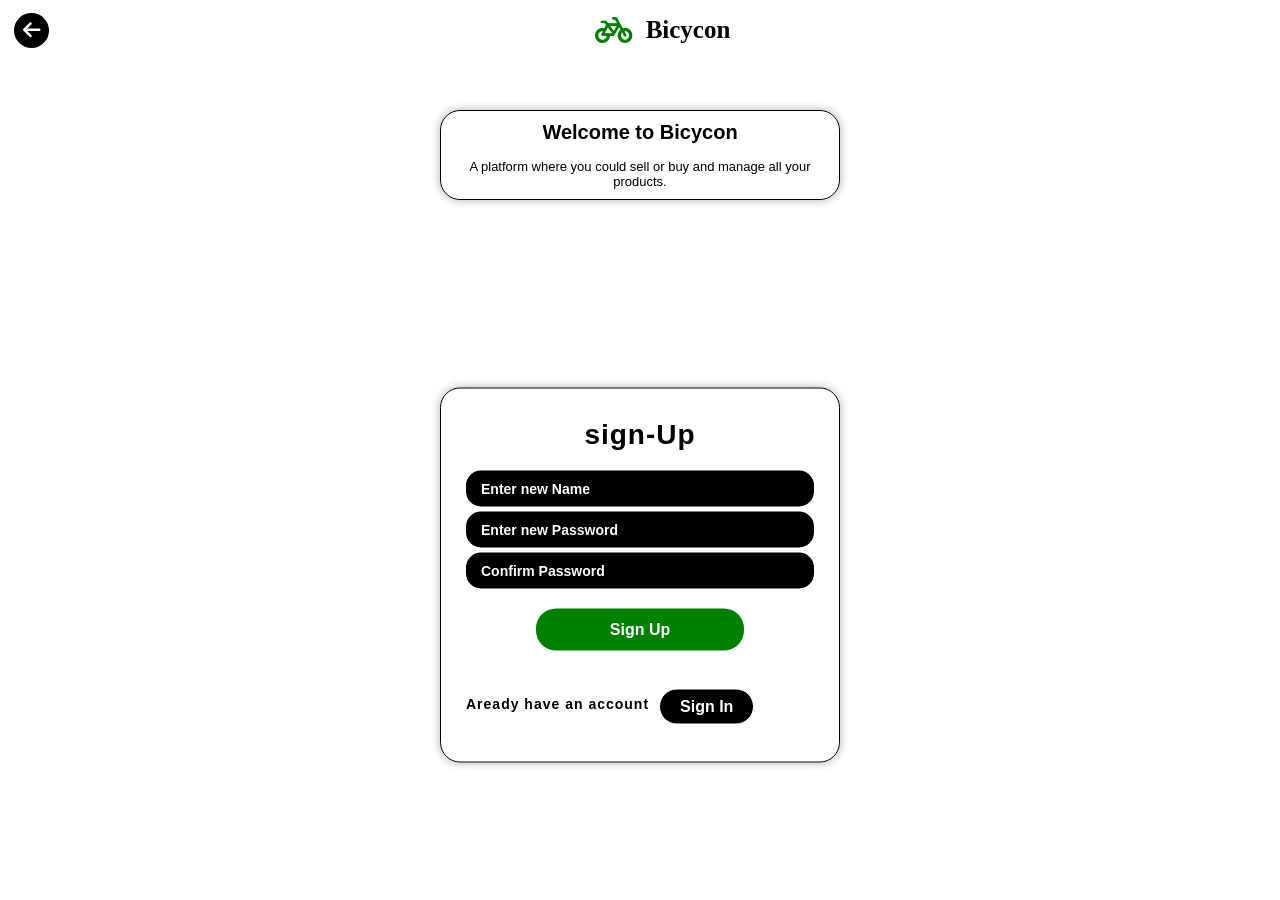
==== commit 24fefa52: "update on the 6 fo may 26" ====
--- a/auth/auth.html
+++ b/auth/auth.html
@@ -9,6 +9,7 @@
     <link rel="stylesheet" href="auth.css">
     <title>My Accound</title>
 </head>
+
 
 <body>
     <div class="bg"></div>
@@ -26,8 +27,8 @@
     </header>
     <div class="top">
         <div id="card-1">
-            <h4>Welcom to Bicycon</h4>
-            <p>Aplatform where you could sell or buy and manage all your product right here without any stress</p>
+            <h4>Welcome to Bicycon</h4> <!-- Fixed typo -->
+            <p>A platform where you could sell or buy and manage all your products.</p>
         </div>
         <div id="card-2">
             <p>Buy</p>
--- a/auth/auth.css
+++ b/auth/auth.css
@@ -31,7 +31,7 @@
     width: 100%;
     height: 100%;
 
-    background: url("/image/background.jpg") no-repeat center center/cover;
+    background: white;
 
     filter: blur(10px);
     z-index: -1;
@@ -45,8 +45,6 @@
     left: 0;
     width: 100%;
     height: 100%;
-
-    background: rgba(0, 0, 0, 0.4); /* adjust transparency */
 }
 
 
@@ -114,7 +112,7 @@
     justify-content: space-between;
     align-items: center;
     padding: 0 10px;
-    color: white;
+    color: black;
 }
 
 /* Page signature container */
@@ -171,12 +169,9 @@
     border-radius: 50%;
     /* perfectly circular */
     margin: 4px;
-    border: 1px green solid;
+    background: black;
     transition: 0.3s ease;
-}
-
-.back-signature:hover {
-    box-shadow: 0 0 10px green;
+    
 }
 
 .back-signature div i {
@@ -188,11 +183,16 @@
 /*Top Card*/
 
 .top {
+   display: flex;          /* The "Magic" line you were missing */
+    align-items: center;    /* Vertical centering */
+    justify-content: center; /* Horizontal centering */
+    
     flex-shrink: 0;
-    /* fixed height, won't shrink */
     height: 190px;
+    gap: 20px;              /* Adds space between your cards */
     overflow: hidden;
     position: relative;
+    padding: 0 15px;
 }
 
 .top>div {
@@ -207,19 +207,20 @@
     justify-self: center;
     justify-items: center;
     text-align: center;
-    border: 1px rgba(255, 255, 255, 0.295) solid;
+    border: 1px black solid;
     padding: 10px;
     border-radius: 20px;
     background: rgba(255, 255, 255, 0.041);
+    box-shadow: 0 0 10px rgba(0, 0, 0, 0.315);
 }
 
 #card-1 h4 {
-    color: white;
+    color: black;
     font-size: 20px;
 }
 
 #card-1 p {
-    color: rgba(255, 255, 255, 0.384);
+    color: black;
     font-size: 13px;
     margin-top: 15px;
 }
@@ -239,10 +240,12 @@
     width: 390px;
     border-radius: 20px;
     padding: 15px 10px;
-    border: 1px rgba(255, 255, 255, 0.295) solid;
+    border:1px black solid;
     text-align: center;
     /* center text inside p/span */
     background: rgba(255, 255, 255, 0.041);
+    box-shadow: 0 0 10px rgba(0, 0, 0, 0.315);
+    font-weight: bolder;
 }
 
 #card-3 {
@@ -253,7 +256,8 @@
     align-items: center;
     padding: 15px 10px;
     margin: auto;
-
+    color: black;
+    font-weight: bolder;
 }
 
 
@@ -262,7 +266,7 @@
 #card-5 div {
     display: flex;
     flex-direction: column;
-    background: #1f2937;
+    background: black;
     width: 60px;
     height: 60px;
     font-size: 25px;
@@ -278,7 +282,7 @@
 #card-2 p,
 #card-3 p,
 #card-4 p {
-    color: white;
+    color: black;
     margin: 5px 15px;
     font-size: 25px;
     width: 300px;
@@ -294,16 +298,17 @@
     margin-top: 8px;
     /* small spacing under icon */
     text-align: center;
-    color: white;
+    color: black;
     /* center the text */
 }
 
 #card-5 p {
-    color: white;
+    color: black;
     margin-top: 12px;
     font-size: 16px;
     width: 300px;
     text-align: center;
+    font-weight: bolder;
 }
 
 .show {
@@ -367,15 +372,16 @@
     transform: translate(-50%, -50%);
     /* perfect center */
     padding: 30px 25px;
-    border-radius: 15px;
-    border: 1px rgba(255, 255, 255, 0.295) solid;
+    border-radius: 20px;
+    border: 1px black solid;
     width: 100%;
     max-width: 400px;
-    color: white;
+    color: black;
     text-align: center;
     transition: opacity 0.5s ease, transform 0.5s ease;
     /* smooth show/hide */
     background: rgba(255, 255, 255, 0.041);
+    box-shadow: 0 0 10px rgba(0, 0, 0, 0.315);
 }
 
 /* Hidden by default for sign-up */
@@ -414,17 +420,18 @@
 .sign-up input {
     width: 100%;
     padding: 10px 15px;
-    border-radius: 10px;
-    border: 1px solid #555;
+    border-radius: 15px;
+    border: none;
     outline: none;
-    background: #1f2937;
+    background: black;
     color: white;
     font-size: 14px;
+    font-weight: bolder;
 }
 
 .sign-in input::placeholder,
 .sign-up input::placeholder {
-    color: #aaa;
+    color: white;
 }
 
 .sign-in button,
@@ -464,15 +471,15 @@
     width: auto;
     padding: 8px 20px;
     border-radius: 20px;
-    background: transparent;
-    border: 1px solid green;
-    color: white;
-
+    background: black;
+    border: 1px solid white;
+    color: white;
+    transition: transform 0.3s ease;
 }
 
 .sign-in>div:last-child button:hover,
 .sign-up>div:last-child button:hover {
-    box-shadow: 0 0 10px green;
+    transform: scale(1.056);
 }
 
 .password-mis-match {
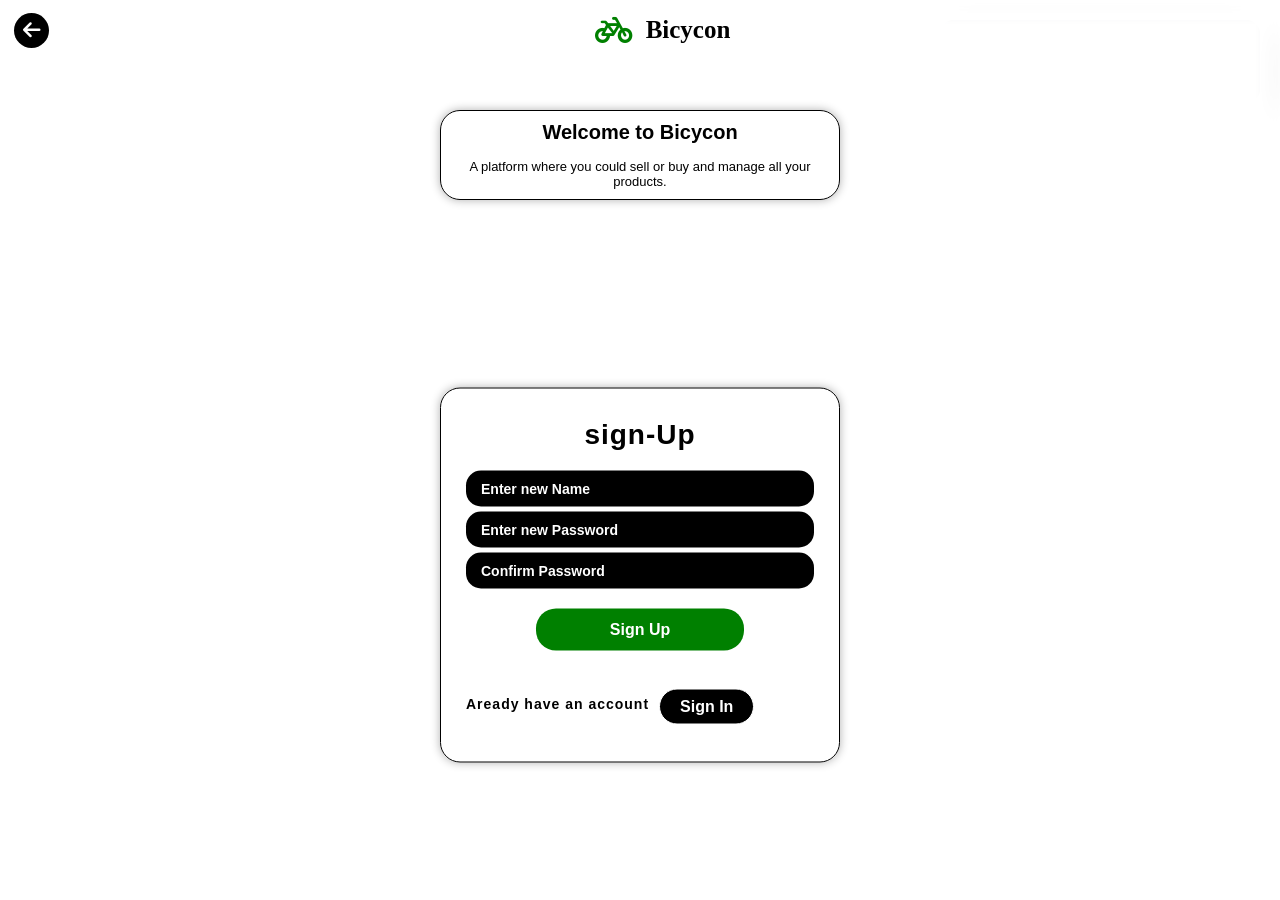
==== commit 99a10fe2: "update" ====
--- a/auth/auth.html
+++ b/auth/auth.html
@@ -25,6 +25,17 @@
             <p>Bicycon</p>
         </div>
     </header>
+    <div class="toast show">
+        <div class="toast-icon">
+            <i class=""></i>
+        </div>
+        <div class="toast-content">
+            <h4>Connection Restored</h4>
+            <p class="toast-text">
+                Your internet connection is now stable.
+            </p>
+        </div>
+    </div>
     <div class="top">
         <div id="card-1">
             <h4>Welcome to Bicycon</h4> <!-- Fixed typo -->
@@ -91,6 +102,7 @@
             <form>
                 <input id="phone" type="tel" placeholder="Enter Phone Number">
                 <input type="email" id="e-mail" placeholder="Enter Email">
+                <div class="countryName"></div>
                 <button class="next">Next</button>
             </form>
         </div>
--- a/auth/auth.css
+++ b/auth/auth.css
@@ -178,6 +178,81 @@
     font-size: 20px;
     /* icon size */
     color: white;
+}
+
+
+
+
+/*======= Toast =========*/
+.toast{
+    position: fixed;
+
+    top: 20px;
+    right: 20px;
+
+    width: 320px;
+
+    background: #0d1424;
+
+    border: 1px solid #1b2a44;
+    border-left: 4px solid #3b82f6;
+
+    border-radius: 14px;
+
+    padding: 14px;
+
+    display: flex;
+    align-items: flex-start;
+    gap: 12px;
+
+    color: white;
+
+    box-shadow: 0 10px 30px rgba(0,0,0,0.35);
+
+    opacity: 0;
+    transform: translateY(-20px);
+
+    transition: 
+        opacity 0.3s ease,
+        transform 0.3s ease;
+}
+
+.toast.show{
+    opacity: 1;
+    transform: translateY(0);
+    z-index: 11000;
+}
+
+.toast.hide{
+    opacity: 0;
+    transform: translateY(-20px);
+    z-index: -20;
+}
+
+.toast-icon{
+    width: 42px;
+    height: 42px;
+
+    border-radius: 10px;
+
+    display: flex;
+    align-items: center;
+    justify-content: center;
+
+    color: #3b82f6;
+
+    flex-shrink: 0;
+}
+
+.toast-content h4{
+    margin: 0;
+    font-size: 15px;
+}
+
+.toast-text{
+    margin-top: 4px;
+    color: #b7c4e0;
+    font-size: 14px;
 }
 
 /*Top Card*/
@@ -500,7 +575,7 @@
     box-shadow: 0 0 20px rgba(0, 0, 0, 0.63);
     width: 100%;
     max-width: 400px;
-    color: white;
+    color: black;
     text-align: center;
 }
 
@@ -602,16 +677,31 @@
 }
 
 /* Inputs */
+
 .Complete-account input {
     width: 100%;
     padding: 12px 15px;
     border-radius: 10px;
     border: 1px solid #555;
-    background: #1f2937;
+    background: black;
     color: white;
     font-size: 14px;
     margin-bottom: 15px;
     margin: 5px 0;
+}
+
+.countryName{
+    width: 40%;
+    padding: 12px 15px;
+    border-radius: 10px;
+    border: 1px solid #555;
+    background:black;
+    color: white;
+    font-size: 14px;
+    margin-bottom: 15px;
+    margin: 5px 0;
+    height: 40px;
+    justify-self: center;
 }
 
 /* Next button */
@@ -621,12 +711,12 @@
     border-radius: 20px;
     border: none;
     background: transparent;
-    color: white;
+    color: black;
     font-size: 16px;
     font-weight: bold;
     cursor: pointer;
     transition: 0.3s ease;
-    border: 1px solid green;
+    background: green;
     margin-top: 15px;
 }
 
